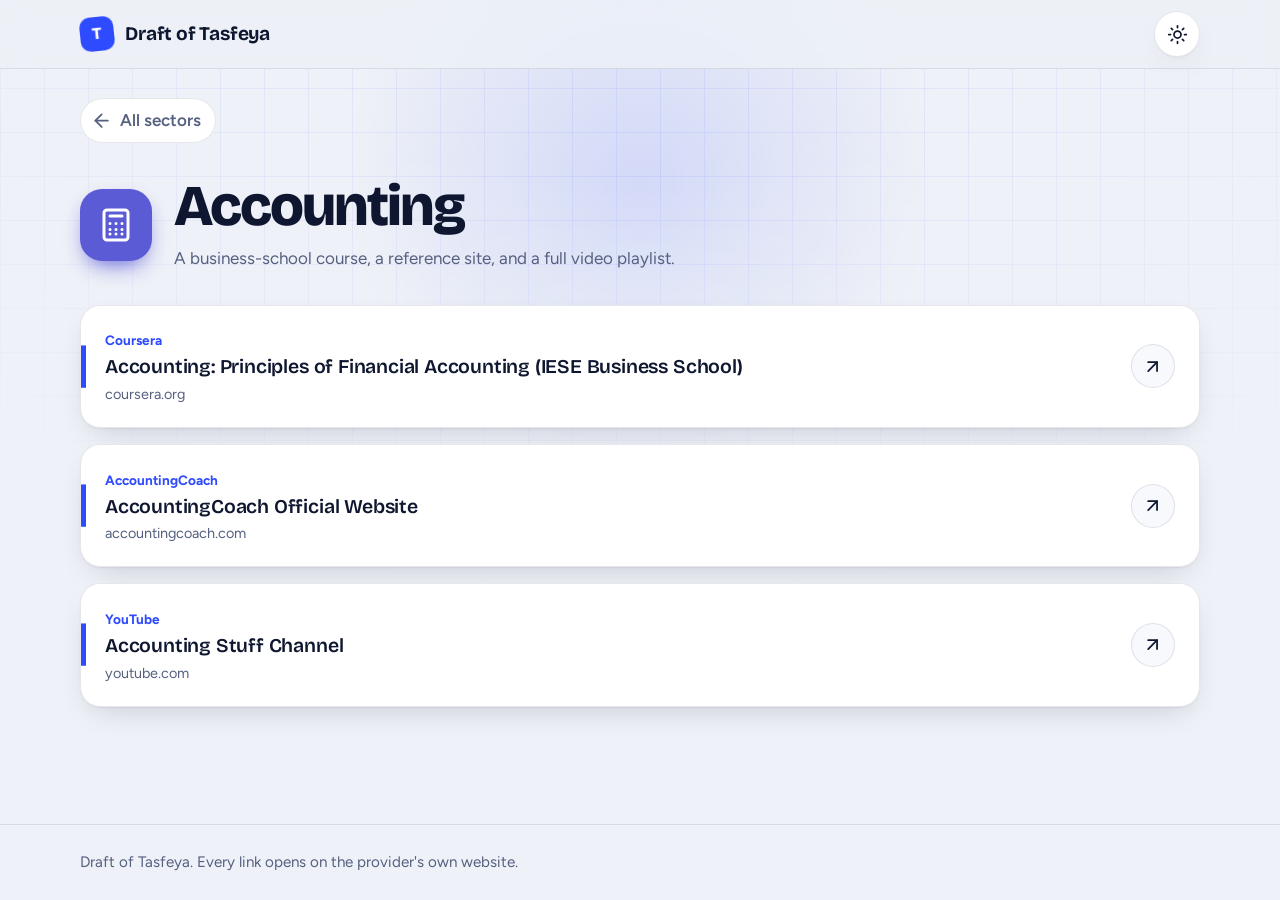
==== tasfeya/acc.html @ 1745599a "resources" ====
<!DOCTYPE html>
<html lang="en" data-theme="light">
<head>
<meta charset="utf-8">
<meta name="viewport" content="width=device-width, initial-scale=1, viewport-fit=cover">
<title>Accounting | Draft of Tasfeya</title>
<meta name="description" content="Understand financial statements, bookkeeping, and the basics of accounts.">
<meta name="theme-color" content="#eef1f7" media="(prefers-color-scheme: light)">
<meta name="theme-color" content="#0a0e1f" media="(prefers-color-scheme: dark)">
<link rel="icon" href="data:image/svg+xml,%3Csvg xmlns='http://www.w3.org/2000/svg' viewBox='0 0 32 32'%3E%3Crect width='32' height='32' rx='9' fill='%232f4bff'/%3E%3Ctext x='16' y='23' font-family='Arial' font-weight='800' font-size='20' text-anchor='middle' fill='white'%3ET%3C/text%3E%3C/svg%3E">
<link rel="preconnect" href="https://fonts.googleapis.com">
<link rel="preconnect" href="https://fonts.gstatic.com" crossorigin>
<link href="https://fonts.googleapis.com/css2?family=Bricolage+Grotesque:opsz,wght@12..96,500;12..96,600;12..96,700;12..96,800&family=Figtree:wght@400;500;600;700&display=swap" rel="stylesheet">
<script>
(function(){var t;try{t=localStorage.getItem('tasfeya-theme')}catch(e){}
if(!t)t=window.matchMedia('(prefers-color-scheme: dark)').matches?'dark':'light';
document.documentElement.setAttribute('data-theme',t);})();
</script>
<link rel="stylesheet" href="css/style.css">
</head>
<body>
<div class="bg" aria-hidden="true"></div>
<header class="site-header">
  <div class="wrap bar">
    <a class="brand" href="index.html" aria-label="Draft of Tasfeya home"><span class="brand-mark">T</span><span>Draft of Tasfeya</span></a>
    <button class="theme-toggle" type="button" aria-label="Switch color mode"><svg class="icon sun" viewBox="0 0 24 24" aria-hidden="true"><circle cx="12" cy="12" r="4"/><path d="M12 2v2M12 20v2M4.93 4.93l1.41 1.41M17.66 17.66l1.41 1.41M2 12h2M20 12h2M4.93 19.07l1.41-1.41M17.66 6.34l1.41-1.41"/></svg><svg class="icon moon" viewBox="0 0 24 24" aria-hidden="true"><path d="M12 3a6 6 0 0 0 9 9 9 9 0 1 1-9-9Z"/></svg></button>
  </div>
</header>
<main class="wrap">
  <a class="back" href="index.html"><svg class="icon" viewBox="0 0 24 24" aria-hidden="true"><path d="M19 12H5"/><path d="m12 19-7-7 7-7"/></svg><span>All sectors</span></a>
  <section class="page-hero" style="--c:#5b5bd6">
    <span class="tile"><svg class="icon" viewBox="0 0 24 24" aria-hidden="true"><rect x="4" y="2" width="16" height="20" rx="2"/><path d="M8 6h8"/><path d="M8 11h.01M12 11h.01M16 11h.01M8 15h.01M12 15h.01M16 15h.01M8 18h.01M12 18h.01M16 18h.01"/></svg></span>
    <div><h1>Accounting</h1><p>A business-school course, a reference site, and a full video playlist.</p></div>
  </section>
  <section style="--c:#5b5bd6" aria-label="Resources">
    <div class="resources">
      <a class="resource" href="https://www.coursera.org/learn/financial-accounting" target="_blank" rel="noopener noreferrer" style="--i:0">
        <div class="res-body"><span class="provider">Coursera</span><h2 class="res-title">Accounting: Principles of Financial Accounting (IESE Business School)</h2><p class="res-host">coursera.org</p></div>
        <span class="open-ico"><svg class="icon" viewBox="0 0 24 24" aria-hidden="true"><path d="M7 17 17 7"/><path d="M7 7h10v10"/></svg></span>
      </a>
      <a class="resource" href="https://www.accountingcoach.com/" target="_blank" rel="noopener noreferrer" style="--i:1">
        <div class="res-body"><span class="provider">AccountingCoach</span><h2 class="res-title">AccountingCoach Official Website</h2><p class="res-host">accountingcoach.com</p></div>
        <span class="open-ico"><svg class="icon" viewBox="0 0 24 24" aria-hidden="true"><path d="M7 17 17 7"/><path d="M7 7h10v10"/></svg></span>
      </a>
      <a class="resource" href="https://www.youtube.com/playlist?list=PL5zKSeS09l319EwVk4-Y8xq0O4Cn18Y4c" target="_blank" rel="noopener noreferrer" style="--i:2">
        <div class="res-body"><span class="provider">YouTube</span><h2 class="res-title">Accounting Stuff Channel</h2><p class="res-host">youtube.com</p></div>
        <span class="open-ico"><svg class="icon" viewBox="0 0 24 24" aria-hidden="true"><path d="M7 17 17 7"/><path d="M7 7h10v10"/></svg></span>
      </a>
    </div>
  </section>
</main>
<footer class="site-footer"><div class="wrap">Draft of Tasfeya. Every link opens on the provider's own website.</div></footer>
<script src="js/main.js"></script>
</body>
</html>
---- tasfeya/css/style.css ----
/* Draft of Tasfeya — shared styles */
:root{
  --bg:#eef1f7; --bg-2:#e4e9f3; --surface:#ffffff; --surface-2:#f7f9fd;
  --text:#0f1730; --muted:#566080; --line:rgba(15,23,48,.10); --grid:rgba(47,75,255,.07);
  --accent:#2f4bff; --accent-ink:#ffffff; --mark:#ffd84d;
  --shadow:0 1px 2px rgba(15,23,48,.06),0 12px 32px -14px rgba(15,23,48,.22);
  --shadow-hover:0 2px 4px rgba(15,23,48,.08),0 26px 50px -18px rgba(15,23,48,.34);
  --glow:rgba(47,75,255,.14);
  --radius:20px; --gap:1.25rem; --maxw:1120px;
  --font-display:"Bricolage Grotesque","Segoe UI",system-ui,sans-serif;
  --font-body:"Figtree","Segoe UI",system-ui,-apple-system,sans-serif;
  color-scheme:light;
}
:root[data-theme="dark"]{
  --bg:#0a0e1f; --bg-2:#0f1530; --surface:#121936; --surface-2:#0e1430;
  --text:#e9edfb; --muted:#97a0c4; --line:rgba(190,205,255,.12); --grid:rgba(125,140,255,.09);
  --accent:#8b98ff; --accent-ink:#0a0e1f; --mark:#ffd84d;
  --shadow:0 1px 2px rgba(0,0,0,.4),0 14px 34px -14px rgba(0,0,0,.7);
  --shadow-hover:0 2px 4px rgba(0,0,0,.5),0 28px 54px -16px rgba(0,0,0,.85);
  --glow:rgba(139,152,255,.18);
  color-scheme:dark;
}
*,*::before,*::after{box-sizing:border-box}
html{-webkit-text-size-adjust:100%;scroll-behavior:smooth}
body{
  margin:0;min-height:100vh;display:flex;flex-direction:column;
  font-family:var(--font-body);font-size:1.0625rem;line-height:1.6;color:var(--text);
  background:var(--bg);overflow-x:hidden;
  transition:background-color .45s ease,color .45s ease;
  animation:pageIn .5s ease both;
}
body.leaving{animation:pageOut .22s ease forwards}
@keyframes pageIn{from{opacity:0}to{opacity:1}}
@keyframes pageOut{to{opacity:0;transform:translateY(-6px)}}

/* Drafting-paper background with a pointer spotlight */
.bg{position:fixed;inset:0;z-index:-1;pointer-events:none;
  background-image:
    linear-gradient(var(--grid) 1px,transparent 1px),
    linear-gradient(90deg,var(--grid) 1px,transparent 1px);
  background-size:44px 44px;
  -webkit-mask-image:radial-gradient(ellipse 80% 70% at 50% 0%,#000 30%,transparent 100%);
          mask-image:radial-gradient(ellipse 80% 70% at 50% 0%,#000 30%,transparent 100%);
}
.bg::after{content:"";position:absolute;inset:0;
  background:radial-gradient(420px circle at var(--px,50%) var(--py,20%),var(--glow),transparent 70%);
  transition:opacity .4s}

a{color:inherit;text-decoration:none}
:focus-visible{outline:3px solid var(--accent);outline-offset:3px;border-radius:10px}
.wrap{width:min(100% - 2.5rem,var(--maxw));margin-inline:auto}

/* Header */
.site-header{position:sticky;top:0;z-index:20;
  background:color-mix(in srgb,var(--bg) 78%,transparent);
  -webkit-backdrop-filter:blur(14px) saturate(1.3);backdrop-filter:blur(14px) saturate(1.3);
  border-bottom:1px solid var(--line)}
.bar{display:flex;align-items:center;justify-content:space-between;gap:1rem;min-height:68px}
.brand{display:flex;align-items:center;gap:.7rem;font-family:var(--font-display);font-weight:700;font-size:1.2rem;letter-spacing:-.01em}
.brand-mark{width:34px;height:34px;border-radius:10px;display:grid;place-items:center;
  background:var(--accent);color:var(--accent-ink);font-weight:800;font-size:1.05rem;
  transform:rotate(-6deg);transition:transform .35s cubic-bezier(.3,1.6,.5,1)}
.brand:hover .brand-mark{transform:rotate(6deg) scale(1.06)}
.icon{width:1.25em;height:1.25em;fill:none;stroke:currentColor;stroke-width:2;stroke-linecap:round;stroke-linejoin:round;flex:none}

.theme-toggle{position:relative;width:46px;height:46px;border-radius:50%;border:1px solid var(--line);
  background:var(--surface);color:var(--text);cursor:pointer;display:grid;place-items:center;
  box-shadow:var(--shadow);transition:transform .3s,background-color .3s}
.theme-toggle:hover{transform:rotate(18deg) scale(1.06)}
.theme-toggle .icon{position:absolute;width:21px;height:21px;transition:transform .5s cubic-bezier(.3,1.4,.5,1),opacity .3s}
.theme-toggle .moon{opacity:0;transform:rotate(-90deg) scale(.4)}
:root[data-theme="dark"] .theme-toggle .sun{opacity:0;transform:rotate(90deg) scale(.4)}
:root[data-theme="dark"] .theme-toggle .moon{opacity:1;transform:none}

/* Hero */
.hero{padding:clamp(3rem,9vw,6.5rem) 0 clamp(2rem,5vw,3.5rem)}
.hero h1,.page-hero h1{font-family:var(--font-display);font-weight:800;letter-spacing:-.035em;line-height:1;margin:0}
.hero h1{font-size:clamp(2.8rem,9.5vw,6.2rem);animation:rise .8s cubic-bezier(.2,.8,.2,1) both}
.squiggle{display:block;width:min(100%,560px);height:auto;margin-top:.6rem;overflow:visible}
.squiggle path{fill:none;stroke:var(--mark);stroke-width:7;stroke-linecap:round;stroke-dasharray:640;stroke-dashoffset:640;
  animation:draw 1.1s .5s cubic-bezier(.6,.1,.2,1) forwards}
@keyframes draw{to{stroke-dashoffset:0}}
.lead{max-width:56ch;color:var(--muted);font-size:clamp(1.05rem,2.4vw,1.25rem);margin:1.6rem 0 0;animation:rise .8s .15s cubic-bezier(.2,.8,.2,1) both}
@keyframes rise{from{opacity:0;transform:translateY(22px)}to{opacity:1;transform:none}}

/* Dashboard */
main{flex:1}
.section-title{font-family:var(--font-display);font-size:1.35rem;font-weight:700;letter-spacing:-.01em;margin:0 0 1.25rem}
.sectors{display:flex;flex-wrap:wrap;gap:var(--gap);padding-bottom:4rem}
.sector{--c:var(--accent);position:relative;isolation:isolate;overflow:hidden;
  flex:1 1 calc((100% - 2 * var(--gap)) / 3);min-width:260px;
  display:flex;flex-direction:column;gap:1.1rem;padding:1.6rem;min-height:230px;
  background:var(--surface);border:1px solid var(--line);border-radius:var(--radius);box-shadow:var(--shadow);
  transform:perspective(900px) rotateX(var(--rx,0deg)) rotateY(var(--ry,0deg));
  transition:transform .25s ease,box-shadow .3s ease,border-color .3s ease,background-color .45s;
  animation:rise .7s calc(.35s + var(--i) * 70ms) cubic-bezier(.2,.8,.2,1) both}
.sector::before{content:"";position:absolute;inset:0;z-index:-1;opacity:0;transition:opacity .3s;
  background:radial-gradient(320px circle at var(--mx,50%) var(--my,50%),color-mix(in srgb,var(--c) 22%,transparent),transparent 70%)}
.sector:hover{box-shadow:var(--shadow-hover);border-color:color-mix(in srgb,var(--c) 55%,var(--line))}
.sector:hover::before{opacity:1}
.tile{width:56px;height:56px;border-radius:16px;display:grid;place-items:center;color:#fff;background:var(--c);
  box-shadow:0 10px 22px -8px var(--c);transition:transform .4s cubic-bezier(.3,1.6,.5,1)}
.tile .icon{width:28px;height:28px}
.sector:hover .tile{transform:rotate(-8deg) scale(1.1)}
.sector h3{font-family:var(--font-display);font-size:1.45rem;line-height:1.15;letter-spacing:-.02em;margin:0}
.sector p{margin:.35rem 0 0;color:var(--muted);font-size:.98rem}
.sector-foot{margin-top:auto;display:flex;align-items:center;justify-content:space-between;font-size:.92rem;font-weight:600;color:var(--muted)}
.go{width:40px;height:40px;border-radius:50%;display:grid;place-items:center;border:1px solid var(--line);
  background:var(--surface-2);color:var(--text);transition:background-color .3s,color .3s,transform .3s}
.sector:hover .go{background:var(--c);color:#fff;transform:translateX(4px)}

/* Sub pages */
.back{display:inline-flex;align-items:center;gap:.5rem;font-weight:600;color:var(--muted);padding:.5rem .9rem .5rem .6rem;border-radius:999px;
  border:1px solid var(--line);background:var(--surface);transition:color .2s,transform .2s,border-color .2s;margin-top:1.8rem}
.back:hover{color:var(--text);transform:translateX(-3px);border-color:var(--accent)}
.page-hero{--c:var(--accent);padding:2.2rem 0 2rem;display:flex;align-items:center;gap:1.4rem;animation:rise .7s cubic-bezier(.2,.8,.2,1) both}
.page-hero .tile{width:72px;height:72px;border-radius:22px}
.page-hero .tile .icon{width:36px;height:36px}
.page-hero h1{font-size:clamp(2rem,6vw,3.6rem)}
.page-hero p{margin:.6rem 0 0;color:var(--muted);max-width:52ch}
.resources{display:flex;flex-direction:column;gap:1rem;padding-bottom:4rem;--c:var(--accent)}
.resource{display:flex;align-items:center;gap:1.2rem;padding:1.3rem 1.5rem;background:var(--surface);
  border:1px solid var(--line);border-radius:var(--radius);box-shadow:var(--shadow);position:relative;overflow:hidden;
  transition:transform .3s cubic-bezier(.2,.8,.2,1),box-shadow .3s,border-color .3s,background-color .45s;
  animation:rise .6s calc(.15s + var(--i) * 80ms) cubic-bezier(.2,.8,.2,1) both}
.resource::before{content:"";position:absolute;left:0;top:0;bottom:0;width:5px;background:var(--c);transform:scaleY(.35);transform-origin:center;transition:transform .35s}
.resource:hover{transform:translateX(6px);box-shadow:var(--shadow-hover);border-color:color-mix(in srgb,var(--c) 55%,var(--line))}
.resource:hover::before{transform:scaleY(1)}
.res-body{flex:1;min-width:0}
.provider{display:inline-block;font-size:.85rem;font-weight:700;color:var(--c);margin-bottom:.15rem}
:root[data-theme="dark"] .provider{color:color-mix(in srgb,var(--c) 60%,#fff)}
.res-title{font-family:var(--font-display);font-size:1.22rem;font-weight:600;line-height:1.3;letter-spacing:-.01em;margin:0;overflow-wrap:anywhere}
.res-host{color:var(--muted);font-size:.9rem;margin:.2rem 0 0;overflow-wrap:anywhere}
.open-ico{width:44px;height:44px;border-radius:50%;display:grid;place-items:center;flex:none;border:1px solid var(--line);
  background:var(--surface-2);transition:background-color .3s,color .3s,transform .3s}
.resource:hover .open-ico{background:var(--c);color:#fff;transform:rotate(45deg)}

/* Dropdown (Office Administration) */
.dropdown{background:var(--surface);border:1px solid var(--line);border-radius:var(--radius);box-shadow:var(--shadow);
  overflow:hidden;transition:border-color .3s,box-shadow .3s,background-color .45s;animation:rise .6s .15s cubic-bezier(.2,.8,.2,1) both}
.dropdown.open{border-color:color-mix(in srgb,var(--c) 55%,var(--line));box-shadow:var(--shadow-hover)}
.dd-trigger{width:100%;display:flex;align-items:center;gap:1.2rem;padding:1.3rem 1.5rem;background:none;border:0;color:inherit;
  font:inherit;text-align:left;cursor:pointer}
.dd-trigger:hover .chev{background:var(--surface-2)}
.chev{width:44px;height:44px;border-radius:50%;display:grid;place-items:center;flex:none;border:1px solid var(--line);transition:transform .45s cubic-bezier(.3,1.4,.5,1),background-color .3s,color .3s}
.dropdown.open .chev{transform:rotate(180deg);background:var(--c);color:#fff;border-color:var(--c)}
.dd-panel{display:grid;grid-template-rows:0fr;transition:grid-template-rows .5s cubic-bezier(.2,.8,.2,1)}
.dropdown.open .dd-panel{grid-template-rows:1fr}
.dd-inner{overflow:hidden;min-height:0}
.dd-list{list-style:none;margin:0;padding:.25rem 1rem 1rem;display:grid;gap:.5rem;border-top:1px solid var(--line);padding-top:1rem;margin-inline:1rem}
.dd-list{margin-inline:0;padding-inline:1rem}
.dd-item a{display:flex;align-items:center;gap:1rem;padding:.9rem 1.1rem;border-radius:14px;background:var(--surface-2);border:1px solid transparent;
  font-weight:600;line-height:1.35;opacity:0;transform:translateY(-8px);
  transition:opacity .35s,transform .35s,background-color .25s,border-color .25s,padding-left .25s}
.dropdown.open .dd-item a{opacity:1;transform:none;transition-delay:calc(var(--i) * 45ms),calc(var(--i) * 45ms),0s,0s,0s}
.dd-item a:hover{border-color:var(--c);background:color-mix(in srgb,var(--c) 10%,var(--surface-2));padding-left:1.5rem}
.dd-item .icon{margin-left:auto;color:var(--muted);transition:color .2s,transform .25s}
.dd-item a:hover .icon{color:var(--c);transform:translate(2px,-2px)}
.dd-dot{width:10px;height:10px;border-radius:50%;background:var(--c);flex:none}

/* Footer */
.site-footer{border-top:1px solid var(--line);padding:1.6rem 0;color:var(--muted);font-size:.95rem}

/* Responsive */
@media (max-width:980px){
  .sector{flex-basis:calc((100% - var(--gap)) / 2)}
}
@media (max-width:640px){
  :root{--gap:1rem;--radius:18px}
  body{font-size:1rem}
  .wrap{width:min(100% - 1.75rem,var(--maxw))}
  .sector{flex-basis:100%;min-height:0;padding:1.35rem}
  .page-hero{flex-direction:column;align-items:flex-start;gap:1rem}
  .resource,.dd-trigger{padding:1.1rem}
  .resource:hover{transform:none}
}
@media (hover:none){.sector{transform:none!important}}
@media (prefers-reduced-motion:reduce){
  *,*::before,*::after{animation-duration:.01ms!important;animation-delay:0s!important;transition-duration:.01ms!important;transition-delay:0s!important}
  .squiggle path{stroke-dashoffset:0}
  html{scroll-behavior:auto}
}
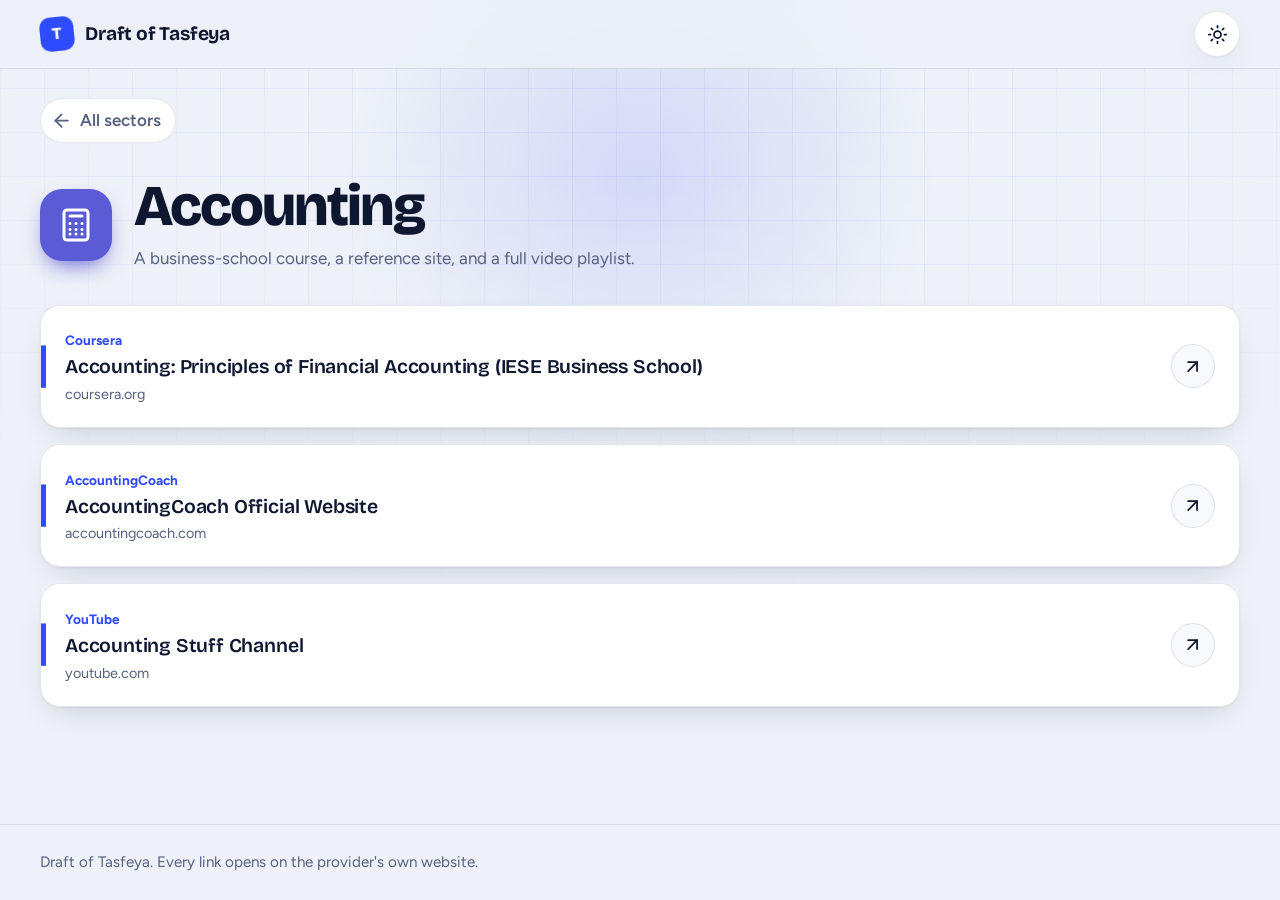
==== commit 0fed76ac: "done" ====
--- a/tasfeya/acc.html
+++ b/tasfeya/acc.html
@@ -1,4 +1,5 @@
 <!DOCTYPE html>
+
 <html lang="en" data-theme="light">
 <head>
 <meta charset="utf-8">
--- a/tasfeya/css/style.css
+++ b/tasfeya/css/style.css
@@ -6,7 +6,8 @@
   --shadow:0 1px 2px rgba(15,23,48,.06),0 12px 32px -14px rgba(15,23,48,.22);
   --shadow-hover:0 2px 4px rgba(15,23,48,.08),0 26px 50px -18px rgba(15,23,48,.34);
   --glow:rgba(47,75,255,.14);
-  --radius:20px; --gap:1.25rem; --maxw:1120px;
+  --radius:20px; --gap:1.25rem; --maxw:1200px;
+  --t0:#f2603f; --t1:#5b5bd6; --t2:#e69a00; --t3:#0aa5b5; --t4:#1f8f4e; --t5:#c2255c;
   --font-display:"Bricolage Grotesque","Segoe UI",system-ui,sans-serif;
   --font-body:"Figtree","Segoe UI",system-ui,-apple-system,sans-serif;
   color-scheme:light;
@@ -88,7 +89,7 @@
 .section-title{font-family:var(--font-display);font-size:1.35rem;font-weight:700;letter-spacing:-.01em;margin:0 0 1.25rem}
 .sectors{display:flex;flex-wrap:wrap;gap:var(--gap);padding-bottom:4rem}
 .sector{--c:var(--accent);position:relative;isolation:isolate;overflow:hidden;
-  flex:1 1 calc((100% - 2 * var(--gap)) / 3);min-width:260px;
+  flex:1 1 calc((100% - 3 * var(--gap)) / 4);min-width:0;
   display:flex;flex-direction:column;gap:1.1rem;padding:1.6rem;min-height:230px;
   background:var(--surface);border:1px solid var(--line);border-radius:var(--radius);box-shadow:var(--shadow);
   transform:perspective(900px) rotateX(var(--rx,0deg)) rotateY(var(--ry,0deg));
@@ -102,7 +103,7 @@
   box-shadow:0 10px 22px -8px var(--c);transition:transform .4s cubic-bezier(.3,1.6,.5,1)}
 .tile .icon{width:28px;height:28px}
 .sector:hover .tile{transform:rotate(-8deg) scale(1.1)}
-.sector h3{font-family:var(--font-display);font-size:1.45rem;line-height:1.15;letter-spacing:-.02em;margin:0}
+.sector h3{font-family:var(--font-display);font-size:1.32rem;line-height:1.15;letter-spacing:-.02em;margin:0}
 .sector p{margin:.35rem 0 0;color:var(--muted);font-size:.98rem}
 .sector-foot{margin-top:auto;display:flex;align-items:center;justify-content:space-between;font-size:.92rem;font-weight:600;color:var(--muted)}
 .go{width:40px;height:40px;border-radius:50%;display:grid;place-items:center;border:1px solid var(--line);
@@ -158,11 +159,60 @@
 .dd-item a:hover .icon{color:var(--c);transform:translate(2px,-2px)}
 .dd-dot{width:10px;height:10px;border-radius:50%;background:var(--c);flex:none}
 
+/* Tabs (DU IBA page) */
+[hidden]{display:none!important}
+.tabs{display:flex;gap:.5rem;padding:.4rem;margin:0 0 1.5rem;width:max-content;max-width:100%;background:var(--surface);
+  border:1px solid var(--line);border-radius:999px;box-shadow:var(--shadow);overflow-x:auto}
+.tab{display:inline-flex;align-items:center;gap:.55rem;border:0;background:transparent;color:var(--muted);font:inherit;font-weight:700;
+  padding:.7rem 1.2rem;border-radius:999px;cursor:pointer;white-space:nowrap;transition:background-color .3s,color .3s,transform .2s}
+.tab:hover{color:var(--text)}
+.tab[aria-selected="true"]{background:var(--c);color:#fff;box-shadow:0 8px 20px -8px var(--c)}
+.panel{padding-bottom:4rem}
+.panel:not([hidden]){animation:rise .55s cubic-bezier(.2,.8,.2,1) both}
+
+/* Notice board */
+.board{position:relative;padding:clamp(1.1rem,3vw,2rem);border-radius:calc(var(--radius) + 6px);border:2px dashed var(--line);
+  background-color:var(--surface-2);background-image:radial-gradient(var(--line) 1.2px,transparent 1.2px);background-size:22px 22px;
+  transition:background-color .45s}
+.board-title{font-family:var(--font-display);font-size:clamp(1.3rem,3.5vw,1.8rem);letter-spacing:-.02em;margin:0 0 1.6rem}
+.notes{display:grid;grid-template-columns:repeat(2,minmax(0,1fr));gap:1.6rem 1.4rem;align-items:start}
+.note{--tone:var(--c);position:relative;padding:1.7rem 1.4rem 1.4rem;background:var(--surface);border:1px solid var(--line);
+  border-top:6px solid var(--tone);border-radius:14px;box-shadow:var(--shadow);transform:rotate(var(--tilt,0deg));
+  transition:transform .35s cubic-bezier(.2,.8,.2,1),box-shadow .3s,background-color .45s;
+  animation:rise .6s calc(.1s + var(--i) * 90ms) cubic-bezier(.2,.8,.2,1) both}
+.note:hover{transform:rotate(0) translateY(-4px);box-shadow:var(--shadow-hover)}
+.pin{position:absolute;top:-14px;left:50%;width:18px;height:18px;margin-left:-9px;border-radius:50%;background:var(--tone);
+  box-shadow:inset -3px -3px 0 rgba(0,0,0,.22),0 4px 6px rgba(0,0,0,.25)}
+.note h3{display:flex;align-items:flex-start;gap:.8rem;margin:0 0 .9rem;font-family:var(--font-display);font-size:1.2rem;line-height:1.25;letter-spacing:-.01em}
+.step{flex:none;width:34px;height:34px;border-radius:50%;display:grid;place-items:center;background:var(--tone);color:#fff;font-size:1rem;font-weight:800}
+.note p{margin:0 0 .8rem;color:var(--muted);font-size:.98rem}
+.note-rows{margin:0;display:grid;gap:.75rem}
+.note-rows dt{font-weight:700;font-size:.98rem}
+.note-rows dd{margin:.1rem 0 0;color:var(--muted);font-size:.95rem}
+.note-links{list-style:none;margin:0;padding:0;display:grid;gap:.6rem}
+.note-links a{display:grid;grid-template-columns:1fr auto;column-gap:.8rem;align-items:center;padding:.8rem 1rem;border-radius:12px;
+  background:var(--surface-2);border:1px solid transparent;transition:border-color .25s,transform .25s,background-color .3s}
+.note-links a:hover{border-color:var(--tone);transform:translateX(3px)}
+.note-links strong{font-size:.98rem}
+.note-links span{grid-column:1;color:var(--muted);font-size:.9rem}
+.note-links .icon{grid-column:2;grid-row:1 / span 2;color:var(--muted)}
+.note-btn{margin-top:1rem;padding:.65rem 1.1rem;border-radius:999px;border:1px solid var(--tone);background:transparent;color:var(--text);
+  font:inherit;font-weight:700;cursor:pointer;transition:background-color .25s,color .25s}
+.note-btn:hover{background:var(--tone);color:#fff}
+
+/* Grouped resources */
+.group-title{font-family:var(--font-display);font-size:clamp(1.25rem,3vw,1.6rem);letter-spacing:-.02em;margin:0 0 .4rem}
+.materials .group-title{margin-top:2.2rem}
+.materials .group-title:first-child{margin-top:0}
+.sub-title{display:flex;align-items:center;gap:.6rem;margin:1.2rem 0 .8rem;font-size:1.02rem;font-weight:700;color:var(--muted)}
+.materials .resources{padding-bottom:0}
+.resources .group-title{margin-bottom:.4rem}
+
 /* Footer */
 .site-footer{border-top:1px solid var(--line);padding:1.6rem 0;color:var(--muted);font-size:.95rem}
 
 /* Responsive */
-@media (max-width:980px){
+@media (max-width:1100px){
   .sector{flex-basis:calc((100% - var(--gap)) / 2)}
 }
 @media (max-width:640px){
@@ -170,6 +220,8 @@
   body{font-size:1rem}
   .wrap{width:min(100% - 1.75rem,var(--maxw))}
   .sector{flex-basis:100%;min-height:0;padding:1.35rem}
+  .notes{grid-template-columns:minmax(0,1fr)}
+  .note{transform:none}
   .page-hero{flex-direction:column;align-items:flex-start;gap:1rem}
   .resource,.dd-trigger{padding:1.1rem}
   .resource:hover{transform:none}
